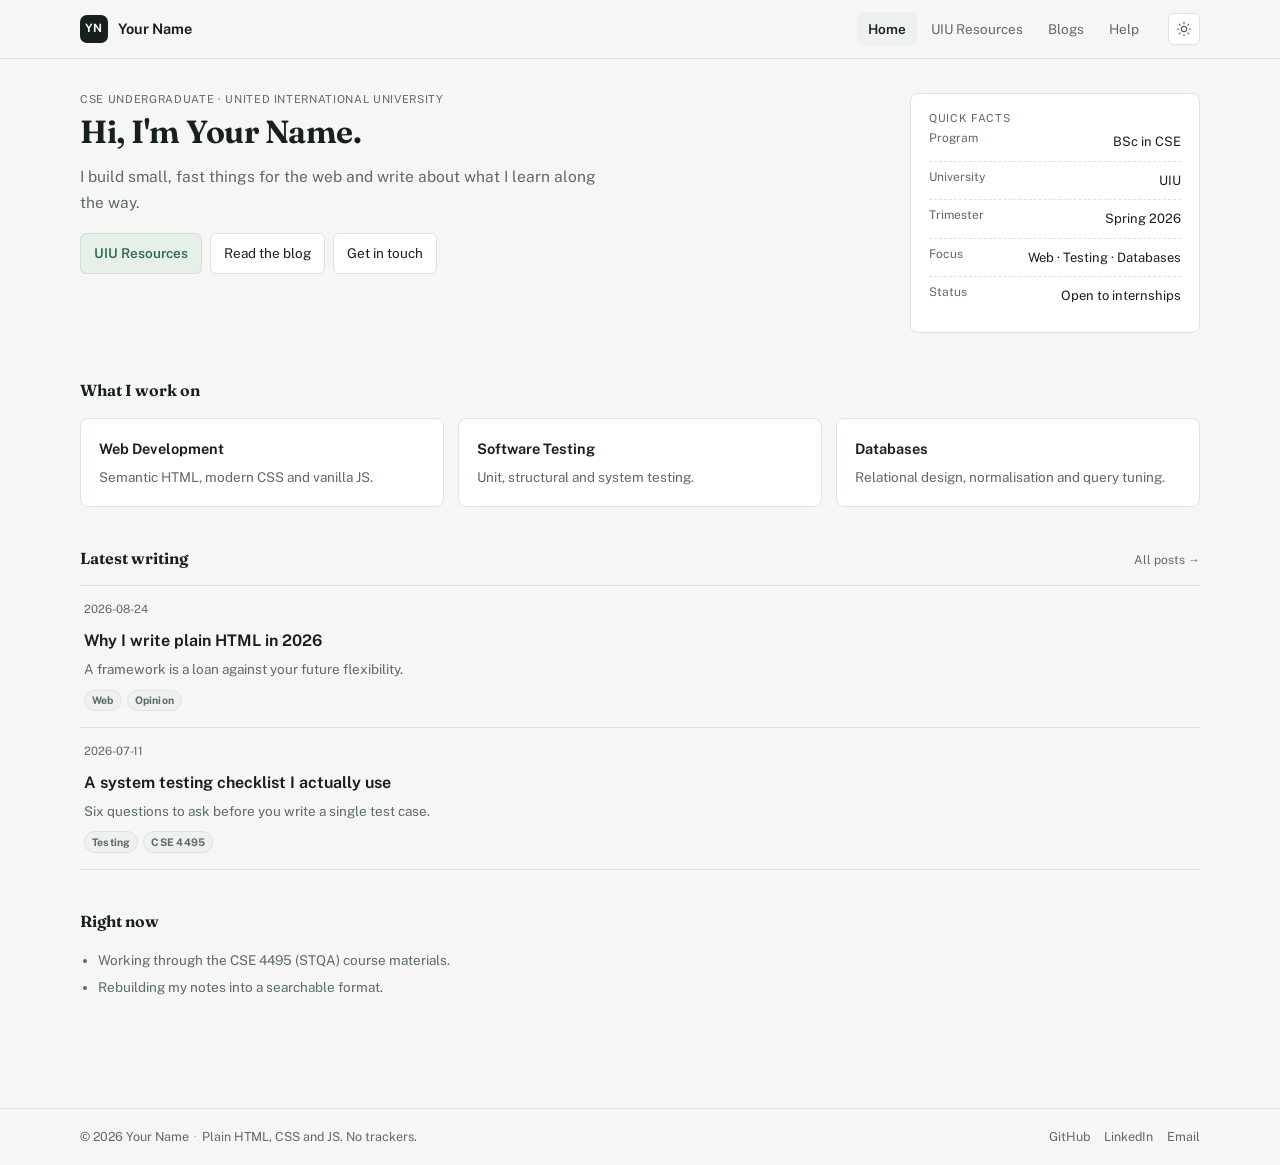
==== index.html @ e6af537f "first commit" ====
<!DOCTYPE html>
<html lang="en">
<head>
<meta charset="utf-8" />
<meta name="viewport" content="width=device-width, initial-scale=1" />
<title>Your Name — Home</title>
<meta name="description" content="Personal site of Your Name — UIU resources, notes and writing." />
<link rel="preconnect" href="https://fonts.googleapis.com">
<link rel="preconnect" href="https://fonts.gstatic.com" crossorigin>
<link rel="stylesheet" href="https://fonts.googleapis.com/css2?family=Public+Sans:wght@400;500;600&family=Fraunces:opsz,wght@9..144,600&display=swap">
<link rel="stylesheet" href="assets/css/styles.css" />
<link rel="icon" href="data:image/svg+xml,%3Csvg xmlns='http://www.w3.org/2000/svg' viewBox='0 0 64 64'%3E%3Crect width='64' height='64' rx='14' fill='%2315181d'/%3E%3Ctext x='32' y='43' font-family='monospace' font-size='30' font-weight='700' fill='%23ffffff' text-anchor='middle'%3EYN%3C/text%3E%3C/svg%3E" />
<script>
  try {
    var t = localStorage.getItem('site-theme');
    if (t === 'dark' || (!t && matchMedia('(prefers-color-scheme: dark)').matches)) {
      document.documentElement.classList.add('dark');
    }
  } catch (e) {}
</script>
</head>
<body data-page="home">

  <a class="skip" href="#main">Skip to content</a>

  <header class="topbar">
    <div class="wrap topbar-inner">
      <a class="brand" href="index.html">
        <span class="brand-mark" data-bind="initials">YN</span>
        <span class="brand-name" data-bind="siteName">Your Name</span>
      </a>
      <nav class="nav" aria-label="Main">
        <a href="index.html" aria-current="page">Home</a>
        <a href="resources.html">UIU Resources</a>
        <a href="blogs.html">Blogs</a>
        <a href="help.html">Help</a>
      </nav>
      <button class="icon-btn" id="themeBtn" type="button" aria-label="Toggle colour theme">
        <svg viewBox="0 0 24 24" width="16" height="16" fill="none" stroke="currentColor"
             stroke-width="1.7" stroke-linecap="round" stroke-linejoin="round" aria-hidden="true">
          <circle cx="12" cy="12" r="4"></circle>
          <path d="M12 2v2M12 20v2M4.9 4.9l1.4 1.4M17.7 17.7l1.4 1.4M2 12h2M20 12h2M4.9 19.1l1.4-1.4M17.7 6.3l1.4-1.4"></path>
        </svg>
      </button>
    </div>
  </header>

  <main id="main" class="wrap" tabindex="-1">
    <noscript><div class="empty">This site renders with JavaScript. Please enable it.</div></noscript>
  </main>

  <footer class="footer">
    <div class="wrap footer-inner">
      <p class="footer-note">
        © <span id="year"></span> <span data-bind="siteName">Your Name</span>
        <span class="dot">·</span> <span data-bind="footerNote"></span>
      </p>
      <nav class="footer-links" id="socialLinks" aria-label="Social"></nav>
    </div>
  </footer>

  <script src="assets/js/site-data.js"></script>
  <script src="assets/js/materials-index.js"></script>
  <script src="assets/js/site.js"></script>
</body>
</html>
---- assets/css/styles.css ----
/* =========================================================
   Personal site — styles.css
   Minimal, fast, no dependencies. Light + dark via .dark
   ========================================================= */

/* :root {
  --ink: #1c1e21;
  --sub: #6b7078;
  --line: #e3e6ea;
  --bg: #fafbfc;
  --surface: #ffffff;
  --soft: #f1f2f4;
  --accent: #1d9e75;
  --accent-bg: #e1f5ee;
  --accent-line: #bfe6d8;
  --warn-bg: #fdf3e2;
  --warn-line: #d9a441;
  --warn-ink: #8a5a15;
  --sans: "Segoe UI", system-ui, -apple-system, "Helvetica Neue", Helvetica, Arial, sans-serif;
  --mono: Consolas, "SF Mono", ui-monospace, Menlo, monospace;
  --max: 1120px;
  --radius: 8px;
}

:root.dark {
  --ink: #edf0f2;
  --sub: #a4acb4;
  --line: #353b42;
  --bg: #171a1e;
  --surface: #20252b;
  --soft: #2b3138;
  --accent: #64d7b2;
  --accent-bg: #173d33;
  --accent-line: #2b6b57;
  --warn-bg: #3b2d15;
  --warn-line: #7a5c22;
  --warn-ink: #f0c477;
} */

:root {
  --ink: #16211d;
  --sub: #5c6b64;
  --line: #dde3df;
  --bg: #f6f7f5;
  --surface: #ffffff;
  --soft: #eef1ee;
  --accent: #2f6b52;
  --accent-bg: #e7efe9;
  --accent-line: #cdded4;
  --warn-bg: #fdf3e2;
  --warn-line: #d9a441;
  --warn-ink: #8a5a15;

  --sans: "Public Sans", -apple-system, BlinkMacSystemFont, "Helvetica Neue", Helvetica, Arial, sans-serif;
  --serif: "Fraunces", Georgia, "Times New Roman", serif;
  --mono: "Public Sans", -apple-system, BlinkMacSystemFont, Helvetica, Arial, sans-serif;

  --max: 1120px;
  --radius: 8px;
}

:root.dark {
  --ink: #eef2ef;
  --sub: #9fada5;
  --line: #2c3630;
  --bg: #101613;
  --surface: #161d19;
  --soft: #1a221d;
  --accent: #6bc79a;
  --accent-bg: #1c2c24;
  --accent-line: #2f4a3d;
  --warn-bg: #3b2d15;
  --warn-line: #7a5c22;
  --warn-ink: #f0c477;
}

*, *::before, *::after { box-sizing: border-box; }

html { -webkit-text-size-adjust: 100%; scroll-behavior: smooth; }

body {
  margin: 0;
  background: var(--bg);
  color: var(--ink);
  font: 14.5px/1.65 var(--sans);
  -webkit-font-smoothing: antialiased;
  text-rendering: optimizeLegibility;
}



h1, h2, h3, h4, p, ul, ol { margin-top: 0; }
h1 { font-size: 27px; line-height: 1.25; font-weight: 650; letter-spacing: -.015em; margin-bottom: 10px; }
h2 { font-size: 16px; font-weight: 650; margin-bottom: 10px; }
h3 { font-size: 14.5px; font-weight: 650; margin-bottom: 8px; }
h4 { font-size: 13.5px; font-weight: 650; margin-bottom: 6px; }

h1, h2 { font-family: var(--serif); }

a { color: var(--ink); text-decoration: none; transition: color .12s; }
a:hover { color: var(--accent); }
p a, li a { border-bottom: 1px solid var(--accent-line); }
p a:hover, li a:hover { border-bottom-color: var(--accent); }

code {
  font: 12.5px/1.4 var(--mono);
  background: var(--soft);
  border: 1px solid var(--line);
  border-radius: 4px;
  padding: 1px 5px;
}

img { max-width: 100%; height: auto; }

:focus-visible { outline: 2px solid var(--accent); outline-offset: 2px; border-radius: 4px; }
main:focus { outline: none; }

.skip {
  position: absolute; left: -9999px; top: 10px;
  background: var(--surface); border: 1px solid var(--line);
  padding: 8px 12px; border-radius: 6px; z-index: 200;
}
.skip:focus { left: 12px; }

.wrap { width: min(var(--max), calc(100% - 32px)); margin: 0 auto; }

/* ---------------- top bar ---------------- */
.topbar {
  position: sticky; top: 0; z-index: 40;
  background: var(--bg);
  border-bottom: 1px solid var(--line);
}
.topbar-inner { display: flex; align-items: center; gap: 18px; height: 58px; }

.brand { display: flex; align-items: center; gap: 10px; font-weight: 650; }
.brand:hover { color: var(--ink); }
.brand-mark {
  display: grid; place-items: center;
  width: 28px; height: 28px; border-radius: 7px;
  background: var(--ink); color: var(--bg);
  font: 700 11.5px/1 var(--mono); letter-spacing: .03em;
}
.brand-name { font-size: 14.5px; }

.nav { display: flex; gap: 3px; margin-left: auto; }
.nav a {
  padding: 6px 11px; border-radius: 6px;
  font-size: 13.5px; color: var(--sub);
}
.nav a:hover { background: var(--soft); color: var(--ink); }
.nav a[aria-current="page"] { background: var(--soft); color: var(--ink); font-weight: 600; }

.icon-btn {
  display: grid; place-items: center;
  width: 32px; height: 32px; flex: 0 0 auto;
  border: 1px solid var(--line); border-radius: 6px;
  background: var(--surface); color: var(--sub); cursor: pointer;
  transition: color .12s, border-color .12s;
}
.icon-btn:hover { color: var(--ink); border-color: var(--sub); }

/* ---------------- layout ---------------- */
main { padding: 34px 0 72px; min-height: 62vh; }

.page-head {
  padding-bottom: 20px; margin-bottom: 28px;
  border-bottom: 1px solid var(--line);
}
.page-head p { margin: 0; color: var(--sub); max-width: 62ch; }

.kicker {
  margin: 0 0 6px;
  color: var(--sub);
  font: 11px/1.2 var(--mono);
  letter-spacing: .06em;
  text-transform: uppercase;
}

.section { margin-bottom: 38px; }
.section-head {
  display: flex; align-items: baseline; justify-content: space-between;
  gap: 16px; margin-bottom: 14px;
}
.section-head h2 { margin: 0; }
.section-head .hint { color: var(--sub); font: 12px var(--mono); }

/* ---------------- hero ---------------- */
.hero {
  display: grid;
  grid-template-columns: minmax(0, 1fr) 290px;
  gap: 30px;
  align-items: start;
  margin-bottom: 44px;
}
.hero h1 { font-size: 32px; margin-bottom: 12px; }
.hero-lede { font-size: 15.5px; color: var(--sub); max-width: 58ch; margin-bottom: 18px; }
.hero-lede strong { color: var(--ink); font-weight: 600; }

.hero-actions { display: flex; flex-wrap: wrap; gap: 8px; }

.btn {
  display: inline-flex; align-items: center; gap: 6px;
  border: 1px solid var(--line); border-radius: 6px;
  background: var(--surface); color: var(--ink);
  padding: 8px 13px; font: inherit; font-size: 13.5px;
  cursor: pointer; transition: border-color .12s, color .12s;
}
.btn:hover { border-color: var(--accent); color: var(--accent); }
.btn-primary {
  background: var(--accent-bg); border-color: var(--accent-line); color: var(--accent); font-weight: 600;
}
.btn-primary:hover { border-color: var(--accent); }

.card {
  background: var(--surface);
  border: 1px solid var(--line);
  border-radius: var(--radius);
  padding: 18px;
}

.fact-list { list-style: none; margin: 0; padding: 0; }
.fact-list li {
  display: flex; justify-content: space-between; gap: 14px;
  padding: 8px 0; border-top: 1px dashed var(--line);
  font-size: 13px;
}
.fact-list li:first-child { border-top: 0; padding-top: 0; }
.fact-list .k { color: var(--sub); font: 12px var(--mono); flex: 0 0 auto; }
.fact-list .v { text-align: right; }

/* ---------------- grids & cards ---------------- */
.grid-3 {
  display: grid;
  grid-template-columns: repeat(auto-fit, minmax(230px, 1fr));
  gap: 14px;
}
.focus-card h3 { margin-bottom: 5px; }
.focus-card p { margin: 0; color: var(--sub); font-size: 13.5px; }

.now-list { margin: 0; padding-left: 18px; color: var(--sub); font-size: 13.5px; }
.now-list li { margin: 5px 0; }

/* ---------------- resource groups ---------------- */
.group {
  background: var(--surface);
  border: 1px solid var(--line);
  border-radius: var(--radius);
  margin-bottom: 16px;
  overflow: hidden;
}
.group-head {
  padding: 14px 16px;
  border-bottom: 1px solid var(--line);
  display: flex; flex-wrap: wrap; align-items: baseline; gap: 4px 12px;
}
.group-head h2 { margin: 0; }
.group-head p { margin: 0; color: var(--sub); font-size: 13px; }

.item {
  display: grid;
  grid-template-columns: minmax(0, 1fr) auto;
  gap: 6px 18px;
  align-items: center;
  padding: 12px 16px;
  border-top: 1px solid var(--line);
  transition: background .12s;
}
.item:first-of-type { border-top: 0; }
.item:hover { background: var(--soft); }

.item-name { font-weight: 600; font-size: 14px; }
.item-desc { color: var(--sub); font-size: 13px; margin: 2px 0 0; }
.item-tags { display: flex; flex-wrap: wrap; gap: 5px; margin-top: 7px; }

.tag {
  display: inline-block;
  padding: 1.5px 7px;
  border-radius: 20px;
  background: var(--accent-bg);
  color: var(--accent);
  border: 1px solid var(--accent-line);
  font: 700 10.5px/1.6 var(--mono);
  letter-spacing: .02em;
}
.tag-plain {
  background: var(--soft); color: var(--sub); border-color: var(--line);
}

.item-meta {
  text-align: right;
  color: var(--sub);
  font: 11.5px var(--mono);
  white-space: nowrap;
}

/* ---------------- blog list ---------------- */
.post-list { border-top: 1px solid var(--line); }
.post-row {
  display: block;
  padding: 16px 4px;
  border-bottom: 1px solid var(--line);
  transition: background .12s;
}
.post-row:hover { background: var(--soft); }
.post-row:hover .post-title { color: var(--accent); }
.post-date { color: var(--sub); font: 11.5px var(--mono); }
.post-title { font-size: 16px; font-weight: 650; margin: 4px 0 4px; }
.post-excerpt { color: var(--sub); font-size: 13.5px; margin: 0; max-width: 70ch; }
.post-row .item-tags { margin-top: 9px; }

/* ---------------- single post ---------------- */
.post-body { max-width: 68ch; font-size: 15px; }
.post-body h2 { margin: 26px 0 10px; font-size: 17px; }
.post-body p { margin-bottom: 15px; }
.post-body ul { padding-left: 20px; margin-bottom: 15px; }
.post-body li { margin: 5px 0; }

.back-link { font: 12.5px var(--mono); color: var(--sub); display: inline-block; margin-bottom: 16px; }
.back-link:hover { color: var(--accent); }

/* ---------------- FAQ ---------------- */
.faq { border-top: 1px solid var(--line); }
.faq details {
  border-bottom: 1px solid var(--line);
}
.faq summary {
  cursor: pointer; list-style: none;
  padding: 14px 26px 14px 0;
  position: relative;
  font-weight: 600; font-size: 14px;
}
.faq summary::-webkit-details-marker { display: none; }
.faq summary::after {
  content: "+";
  position: absolute; right: 4px; top: 13px;
  color: var(--sub); font: 400 16px var(--mono);
  transition: transform .15s;
}
.faq details[open] summary::after { content: "−"; }
.faq .faq-body { padding: 0 0 16px; color: var(--sub); font-size: 13.5px; max-width: 72ch; }
.faq .faq-body p:last-child { margin-bottom: 0; }

/* ---------------- notice ---------------- */
.notice {
  border: 1px dashed var(--warn-line);
  background: var(--warn-bg);
  color: var(--warn-ink);
  border-radius: 6px;
  padding: 10px 13px;
  font: 12.5px/1.55 var(--mono);
  margin-bottom: 16px;
}

.empty {
  border: 1px dashed var(--line);
  border-radius: var(--radius);
  padding: 26px;
  text-align: center;
  color: var(--sub);
  font-size: 13.5px;
}

/* ---------------- footer ---------------- */
.footer { border-top: 1px solid var(--line); padding: 22px 0; }
.footer-inner {
  display: flex; flex-wrap: wrap; gap: 10px 20px;
  align-items: center; justify-content: space-between;
}
.footer-note { margin: 0; color: var(--sub); font-size: 12.5px; }
.footer-note .dot { opacity: .5; margin: 0 2px; }
.footer-links { display: flex; flex-wrap: wrap; gap: 14px; }
.footer-links a { color: var(--sub); font: 12.5px var(--mono); }
.footer-links a:hover { color: var(--accent); }

/* =========================================================
   Admin panel  (hidden — Ctrl/Cmd + Shift + A, or #admin)
   ========================================================= */
.admin-overlay {
  position: fixed; inset: 0; z-index: 200;
  background: rgba(10, 12, 15, .55);
  display: flex; align-items: stretch; justify-content: flex-end;
}
.admin-panel {
  width: min(760px, 100%);
  background: var(--bg);
  border-left: 1px solid var(--line);
  display: flex; flex-direction: column;
  animation: admin-in .18s ease-out;
}
@keyframes admin-in { from { transform: translateX(24px); opacity: 0; } to { transform: none; opacity: 1; } }

.admin-head {
  display: flex; align-items: center; gap: 10px;
  padding: 12px 16px;
  border-bottom: 1px solid var(--line);
  background: var(--surface);
}
.admin-head h2 { margin: 0; font-size: 14.5px; }
.admin-head .spacer { margin-left: auto; }

.admin-tabs { display: flex; gap: 4px; padding: 10px 16px 0; flex-wrap: wrap; }
.admin-tab {
  border: 1px solid var(--line); border-radius: 6px;
  background: var(--surface); color: var(--sub);
  padding: 5px 10px; font: 12px var(--mono); cursor: pointer;
}
.admin-tab:hover { color: var(--ink); }
.admin-tab[aria-selected="true"] {
  background: var(--accent-bg); border-color: var(--accent-line);
  color: var(--accent); font-weight: 700;
}

.admin-body { flex: 1; overflow: auto; padding: 14px 16px; }

.admin-body textarea {
  width: 100%;
  min-height: 100%;
  height: 100%;
  resize: vertical;
  background: var(--surface);
  color: var(--ink);
  border: 1px solid var(--line);
  border-radius: var(--radius);
  padding: 12px 14px;
  font: 12.5px/1.6 var(--mono);
  tab-size: 2;
  white-space: pre;
  overflow-wrap: normal;
  overflow-x: auto;
}

.admin-field { margin-bottom: 14px; }
.admin-field label {
  display: block; margin-bottom: 5px;
  color: var(--sub); font: 11px var(--mono);
  letter-spacing: .05em; text-transform: uppercase;
}
.admin-field input,
.admin-field textarea.short {
  width: 100%;
  background: var(--surface); color: var(--ink);
  border: 1px solid var(--line); border-radius: 6px;
  padding: 8px 10px; font: 13.5px/1.5 var(--sans);
}
.admin-field textarea.short { min-height: 90px; resize: vertical; font-family: var(--sans); }

.admin-foot {
  display: flex; flex-wrap: wrap; align-items: center; gap: 8px;
  padding: 12px 16px;
  border-top: 1px solid var(--line);
  background: var(--surface);
}
.admin-status { margin-left: auto; font: 11.5px var(--mono); color: var(--sub); }
.admin-status.ok { color: var(--accent); }
.admin-status.err { color: #d9534f; }
:root.dark .admin-status.err { color: #ff8a80; }

.admin-hint {
  margin: 0 0 14px;
  color: var(--sub);
  font: 11.5px/1.6 var(--mono);
}

/* ---------------- responsive ---------------- */
@media (max-width: 760px) {
  .hero { grid-template-columns: 1fr; gap: 20px; }
  .hero h1 { font-size: 27px; }
  .topbar-inner { gap: 10px; height: auto; padding: 10px 0; flex-wrap: wrap; }
  .nav { order: 3; width: 100%; margin-left: 0; overflow-x: auto; }
  .nav a { white-space: nowrap; }
  .icon-btn { margin-left: auto; }
  .item { grid-template-columns: 1fr; }
  .item-meta { text-align: left; }
  .admin-panel { width: 100%; border-left: 0; }
}

@media (prefers-reduced-motion: reduce) {
  *, *::before, *::after { animation-duration: .01ms !important; transition-duration: .01ms !important; }
  html { scroll-behavior: auto; }
}


/* ============================================================
   Collapsible groups — courses & manual sections
   ============================================================ */

details.group {
  background: var(--surface);
  border: 1px solid var(--line);
  border-radius: 10px;
  margin-bottom: 12px;
  overflow: hidden;
  transition: border-color .18s ease, box-shadow .18s ease;
}
details.group[open] {
  box-shadow: 0 1px 2px rgba(0, 0, 0, .035);
}
:root.dark details.group[open] {
  box-shadow: 0 1px 3px rgba(0, 0, 0, .25);
}

/* ---------- summary rows ---------- */
details.group > summary,
details.subgroup > summary {
  cursor: pointer;
  list-style: none;
  display: flex;
  align-items: center;
  gap: 14px;
  user-select: none;
  -webkit-tap-highlight-color: transparent;
  transition: background .14s ease;
}
details.group > summary {
  padding: 16px 18px;
}
details.subgroup > summary {
  padding: 12px 12px;
  margin: 0 -12px;
  border-radius: 8px;
}
details.group > summary::-webkit-details-marker,
details.subgroup > summary::-webkit-details-marker { display: none; }
details.group > summary::marker,
details.subgroup > summary::marker { content: ""; }

details.group > summary:hover { background: var(--soft); }
details.subgroup > summary:hover { background: var(--soft); }

details.group > summary:focus-visible,
details.subgroup > summary:focus-visible {
  outline: 2px solid var(--accent);
  outline-offset: -3px;
}

/* ---------- chevron ---------- */
.chev {
  flex: 0 0 auto;
  display: grid;
  place-items: center;
  color: var(--sub);
  transition: color .15s ease;
}
.chev svg {
  display: block;
  width: 20px;
  height: 20px;
  transition: transform .28s cubic-bezier(.34, 1.4, .64, 1);
}
details.group:not([open]) > summary .chev svg,
details.subgroup:not([open]) > summary .chev svg {
  transform: rotate(-90deg);
}

details.group > summary:hover .chev,
details.subgroup > summary:hover .chev { color: var(--ink); }
details.group[open] > summary .chev { color: var(--accent); }
details.subgroup[open] > summary .chev { color: var(--accent); }

/* ---------- title block ---------- */
.group-title-wrap {
  flex: 1;
  min-width: 0;
  display: flex;
  flex-direction: column;
  gap: 4px;
}
.group-title-wrap h2,
.group-title-wrap h3 {
  margin: 0;
  font-weight: 650;
  letter-spacing: -.005em;
  color: var(--ink);
  line-height: 1.35;
}
.group-title-wrap h2 { font-size: 15px; }
.group-title-wrap h3 { font-size: 13.5px; }
.group-title-wrap p {
  margin: 0;
  color: var(--sub);
  font-size: 13px;
  line-height: 1.5;
}
.group-title-wrap .meta {
  color: var(--sub);
  font: 11.5px var(--mono);
  letter-spacing: .02em;
}
.group-title-wrap .item-tags { margin-top: 2px; }

/* ---------- count badge ---------- */
.group-count {
  flex: 0 0 auto;
  display: inline-flex;
  align-items: center;
  padding: 4px 10px;
  border-radius: 20px;
  background: var(--soft);
  color: var(--sub);
  font: 600 11px/1 var(--mono);
  letter-spacing: .03em;
  white-space: nowrap;
  transition: background .15s ease, color .15s ease;
}
details.group[open] > summary .group-count {
  background: var(--accent-bg);
  color: var(--accent);
}
details.group > summary:hover .group-count { color: var(--ink); }
details.subgroup > summary .group-count {
  background: transparent;
  border: 1px solid var(--line);
  padding: 3px 8px;
}
details.subgroup[open] > summary .group-count {
  background: transparent;
  border-color: var(--line);
  color: var(--sub);
}

/* ---------- body ---------- */
.group-body {
  padding: 4px 18px 16px;
  border-top: 1px solid var(--line);
  animation: group-open .22s ease-out;
}
.subgroup-body {
  padding: 2px 0 12px 34px;
  animation: group-open .2s ease-out;
}
@keyframes group-open {
  from { opacity: 0; transform: translateY(-4px); }
  to   { opacity: 1; transform: none; }
}

/* ---------- subgroups ---------- */
details.subgroup {
  border-top: 1px dashed var(--line);
  margin: 0 -18px;
  padding: 0 18px;
}
details.subgroup:first-of-type { border-top: 0; }
details.subgroup .chev svg { width: 16px; height: 16px; }

/* ---------- file rows ---------- */
.file-row {
  display: grid;
  grid-template-columns: 32px minmax(0, 1fr) auto;
  align-items: center;
  gap: 12px;
  padding: 8px 10px;
  margin: 0 -10px;
  border-radius: 6px;
  font-size: 13.5px;
  transition: background .12s ease;
}
.file-row:hover { background: var(--soft); }

.file-icon {
  display: grid;
  place-items: center;
  width: 32px;
  height: 22px;
  border-radius: 4px;
  background: var(--soft);
  color: var(--sub);
  font: 700 9px/1 var(--mono);
  letter-spacing: .05em;
  text-transform: uppercase;
  transition: background .12s ease, color .12s ease;
}
.file-row:hover .file-icon {
  background: var(--accent-bg);
  color: var(--accent);
}

.file-name {
  min-width: 0;
  overflow: hidden;
  text-overflow: ellipsis;
  white-space: nowrap;
}
.file-name a {
  border-bottom: 0;
  color: var(--ink);
  transition: color .12s ease;
}
.file-row:hover .file-name a { color: var(--accent); }

.file-size {
  color: var(--sub);
  font: 11.5px var(--mono);
  white-space: nowrap;
}


/* ============================================================
   Divider between auto-scanned courses and manual groups
   ============================================================ */
.resources-divider {
  display: flex;
  align-items: center;
  gap: 16px;
  margin: 30px 0 14px;
  color: var(--sub);
  font: 600 11px/1 var(--mono);
  letter-spacing: .1em;
  text-transform: uppercase;
}
.resources-divider::before,
.resources-divider::after {
  content: "";
  flex: 1;
  height: 1px;
  background: var(--line);
}
.resources-divider-label {
  padding: 0 2px;
  color: var(--sub);
  white-space: nowrap;
}


/* ============ admin panel v2 ============ */
.admin-panel { width: min(960px, 100%); }

.admin-tabs {
  display: flex; gap: 4px;
  padding: 10px 16px 0;
  flex-wrap: wrap;
  border-bottom: 1px solid var(--line);
  background: var(--surface);
}
.admin-tab {
  border: 1px solid var(--line); border-bottom: 0;
  border-radius: 6px 6px 0 0;
  background: var(--bg); color: var(--sub);
  padding: 6px 12px; font: 12px var(--mono);
  cursor: pointer; margin-bottom: -1px;
}
.admin-tab:hover { color: var(--ink); }
.admin-tab[aria-selected="true"] {
  background: var(--bg);
  border-color: var(--line);
  border-bottom-color: var(--bg);
  color: var(--ink);
  font-weight: 700;
}

.admin-pane { padding: 14px 16px 20px; }
.admin-pane > .admin-hint:first-child { margin-top: 0; }

.admin-card {
  border: 1px solid var(--line);
  border-radius: 8px;
  background: var(--surface);
  padding: 12px;
  margin-bottom: 10px;
}
.admin-card-head {
  display: flex; align-items: center; gap: 10px;
  margin: -2px 0 10px;
  padding-bottom: 8px;
  border-bottom: 1px dashed var(--line);
}
.admin-card-head h4 { margin: 0; font-size: 13px; }
.admin-card-head .admin-card-tag {
  font: 10.5px var(--mono);
  color: var(--sub);
  padding: 2px 6px;
  background: var(--soft);
  border-radius: 4px;
}
.admin-card-head .spacer { flex: 1; }

.admin-grid-2 {
  display: grid;
  grid-template-columns: 1fr 1fr;
  gap: 10px;
}
@media (max-width: 640px) { .admin-grid-2 { grid-template-columns: 1fr; } }

.btn-mini {
  border: 1px solid var(--line);
  border-radius: 4px;
  background: var(--bg);
  color: var(--sub);
  padding: 3px 8px;
  font: 11.5px var(--mono);
  cursor: pointer;
}
.btn-mini:hover { color: var(--ink); }
.btn-mini.danger { color: #c0392b; border-color: #e7bdb8; }
.btn-mini.danger:hover { background: #fbeae8; color: #a52a1c; }
:root.dark .btn-mini.danger { color: #ff8a80; border-color: #5a322e; }
:root.dark .btn-mini.danger:hover { background: #3a2420; }

.admin-add {
  display: block;
  width: 100%;
  border: 1px dashed var(--line);
  border-radius: 8px;
  background: transparent;
  color: var(--sub);
  padding: 10px;
  font: 12.5px var(--mono);
  cursor: pointer;
  margin-top: 4px;
}
.admin-add:hover { border-color: var(--accent); color: var(--accent); background: var(--accent-bg); }

.admin-field-wide textarea { min-height: 120px; font-family: var(--mono); font-size: 12.5px; }
.admin-field-wide input[type="text"] { font-family: var(--mono); font-size: 12.5px; }

.admin-toolbar {
  display: flex; gap: 8px; align-items: center;
  padding: 8px 0 14px;
  border-bottom: 1px dashed var(--line);
  margin-bottom: 14px;
}

.materials-preview {
  border: 1px dashed var(--line);
  border-radius: 8px;
  padding: 12px;
  margin-bottom: 10px;
  background: var(--soft);
}
.materials-preview h4 { margin: 0 0 4px; font-size: 13.5px; }
.materials-preview .meta { color: var(--sub); font: 11.5px var(--mono); }
.materials-preview ul { margin: 8px 0 0; padding-left: 18px; color: var(--sub); font-size: 12.5px; }


/* ============================================================
   Sticky footer — body is a full-height flex column so the
   footer always sits at the bottom of the viewport when the
   page is short, and after the content when it is long.
   ============================================================ */
html { height: 100%; }

body {
  min-height: 100%;
  display: flex;
  flex-direction: column;
}

main {
  flex: 1 0 auto;
}

.footer {
  flex-shrink: 0;
}

/* Lock the footer's own height so it is identical on every page. */
.footer {
  padding: 0;
  border-top: 1px solid var(--line);
}
.footer-inner {
  display: flex;
  flex-wrap: wrap;
  align-items: center;
  justify-content: space-between;
  gap: 10px 20px;
  min-height: 56px;
  padding: 10px 0;
}
.footer-note,
.footer-links a { line-height: 1.4; }
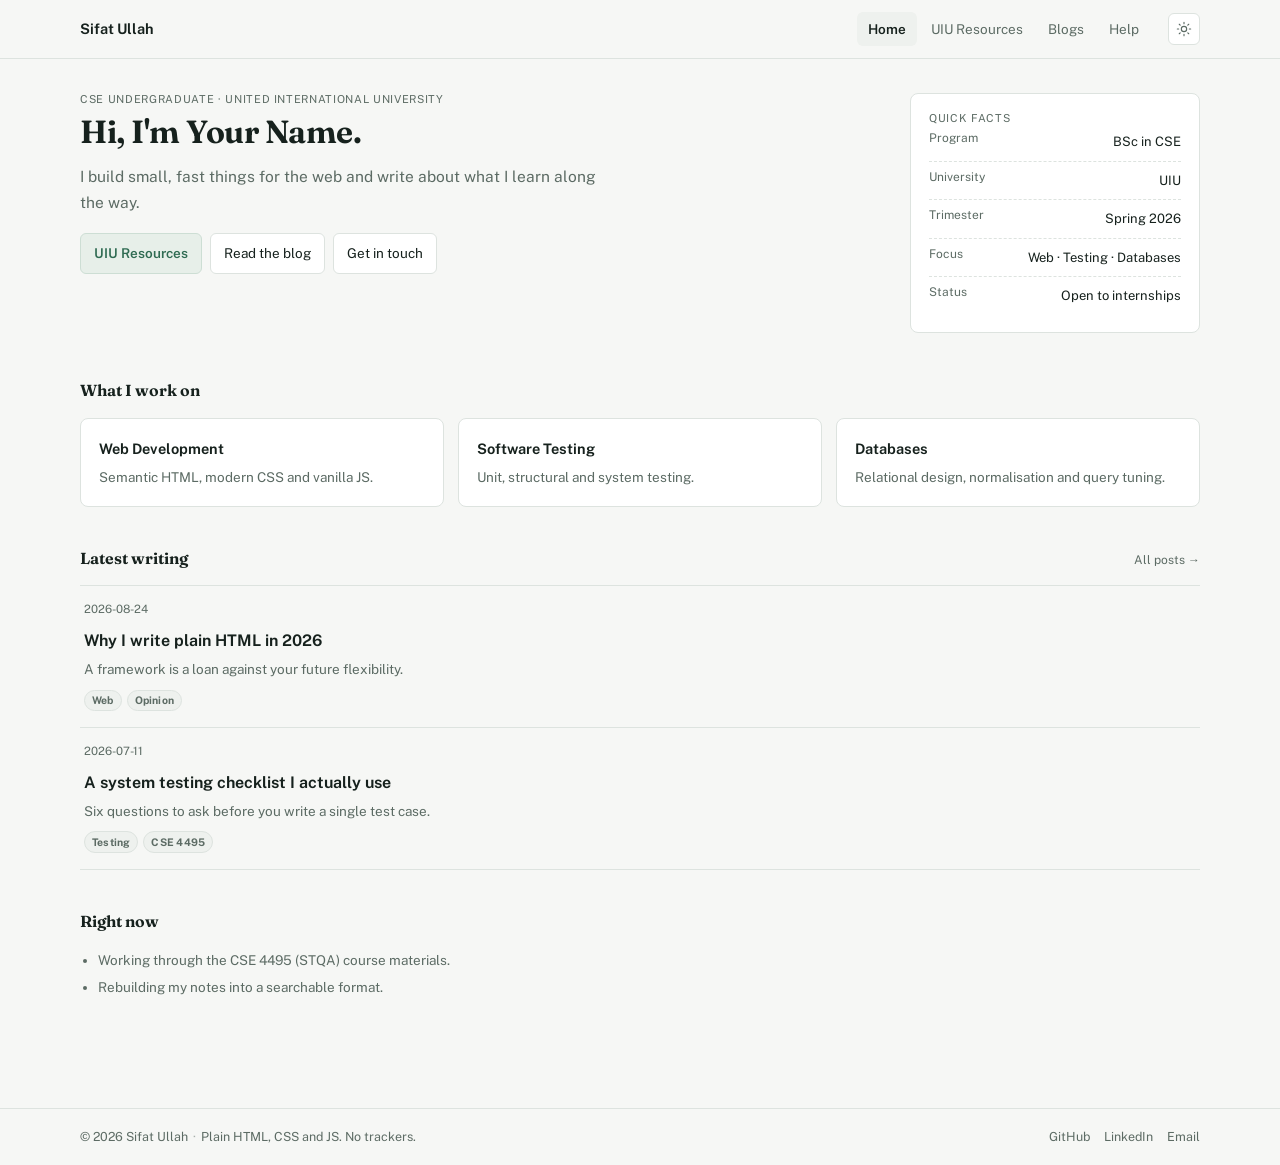
==== commit 28dcd87e: "fixed site name and dropdown preference" ====
--- a/index.html
+++ b/index.html
@@ -3,13 +3,12 @@
 <head>
 <meta charset="utf-8" />
 <meta name="viewport" content="width=device-width, initial-scale=1" />
-<title>Your Name — Home</title>
-<meta name="description" content="Personal site of Your Name — UIU resources, notes and writing." />
+<title>Sifat Ullah — Home</title>
+<meta name="description" content="Personal site of Sifat Ullah — UIU resources, notes and writing." />
 <link rel="preconnect" href="https://fonts.googleapis.com">
 <link rel="preconnect" href="https://fonts.gstatic.com" crossorigin>
 <link rel="stylesheet" href="https://fonts.googleapis.com/css2?family=Public+Sans:wght@400;500;600&family=Fraunces:opsz,wght@9..144,600&display=swap">
 <link rel="stylesheet" href="assets/css/styles.css" />
-<link rel="icon" href="data:image/svg+xml,%3Csvg xmlns='http://www.w3.org/2000/svg' viewBox='0 0 64 64'%3E%3Crect width='64' height='64' rx='14' fill='%2315181d'/%3E%3Ctext x='32' y='43' font-family='monospace' font-size='30' font-weight='700' fill='%23ffffff' text-anchor='middle'%3EYN%3C/text%3E%3C/svg%3E" />
 <script>
   try {
     var t = localStorage.getItem('site-theme');
@@ -26,8 +25,7 @@
   <header class="topbar">
     <div class="wrap topbar-inner">
       <a class="brand" href="index.html">
-        <span class="brand-mark" data-bind="initials">YN</span>
-        <span class="brand-name" data-bind="siteName">Your Name</span>
+        <span class="brand-name" data-bind="siteName">Sifat Ullah</span>
       </a>
       <nav class="nav" aria-label="Main">
         <a href="index.html" aria-current="page">Home</a>
@@ -52,7 +50,7 @@
   <footer class="footer">
     <div class="wrap footer-inner">
       <p class="footer-note">
-        © <span id="year"></span> <span data-bind="siteName">Your Name</span>
+        © <span id="year"></span> <span data-bind="siteName">Sifat Ullah</span>
         <span class="dot">·</span> <span data-bind="footerNote"></span>
       </p>
       <nav class="footer-links" id="socialLinks" aria-label="Social"></nav>
@@ -60,7 +58,6 @@
   </footer>
 
   <script src="assets/js/site-data.js"></script>
-  <script src="assets/js/materials-index.js"></script>
   <script src="assets/js/site.js"></script>
 </body>
 </html>
--- a/assets/css/styles.css
+++ b/assets/css/styles.css
@@ -132,14 +132,9 @@
 }
 .topbar-inner { display: flex; align-items: center; gap: 18px; height: 58px; }
 
-.brand { display: flex; align-items: center; gap: 10px; font-weight: 650; }
+.brand { font-weight: 650; }
 .brand:hover { color: var(--ink); }
-.brand-mark {
-  display: grid; place-items: center;
-  width: 28px; height: 28px; border-radius: 7px;
-  background: var(--ink); color: var(--bg);
-  font: 700 11.5px/1 var(--mono); letter-spacing: .03em;
-}
+
 .brand-name { font-size: 14.5px; }
 
 .nav { display: flex; gap: 3px; margin-left: auto; }
